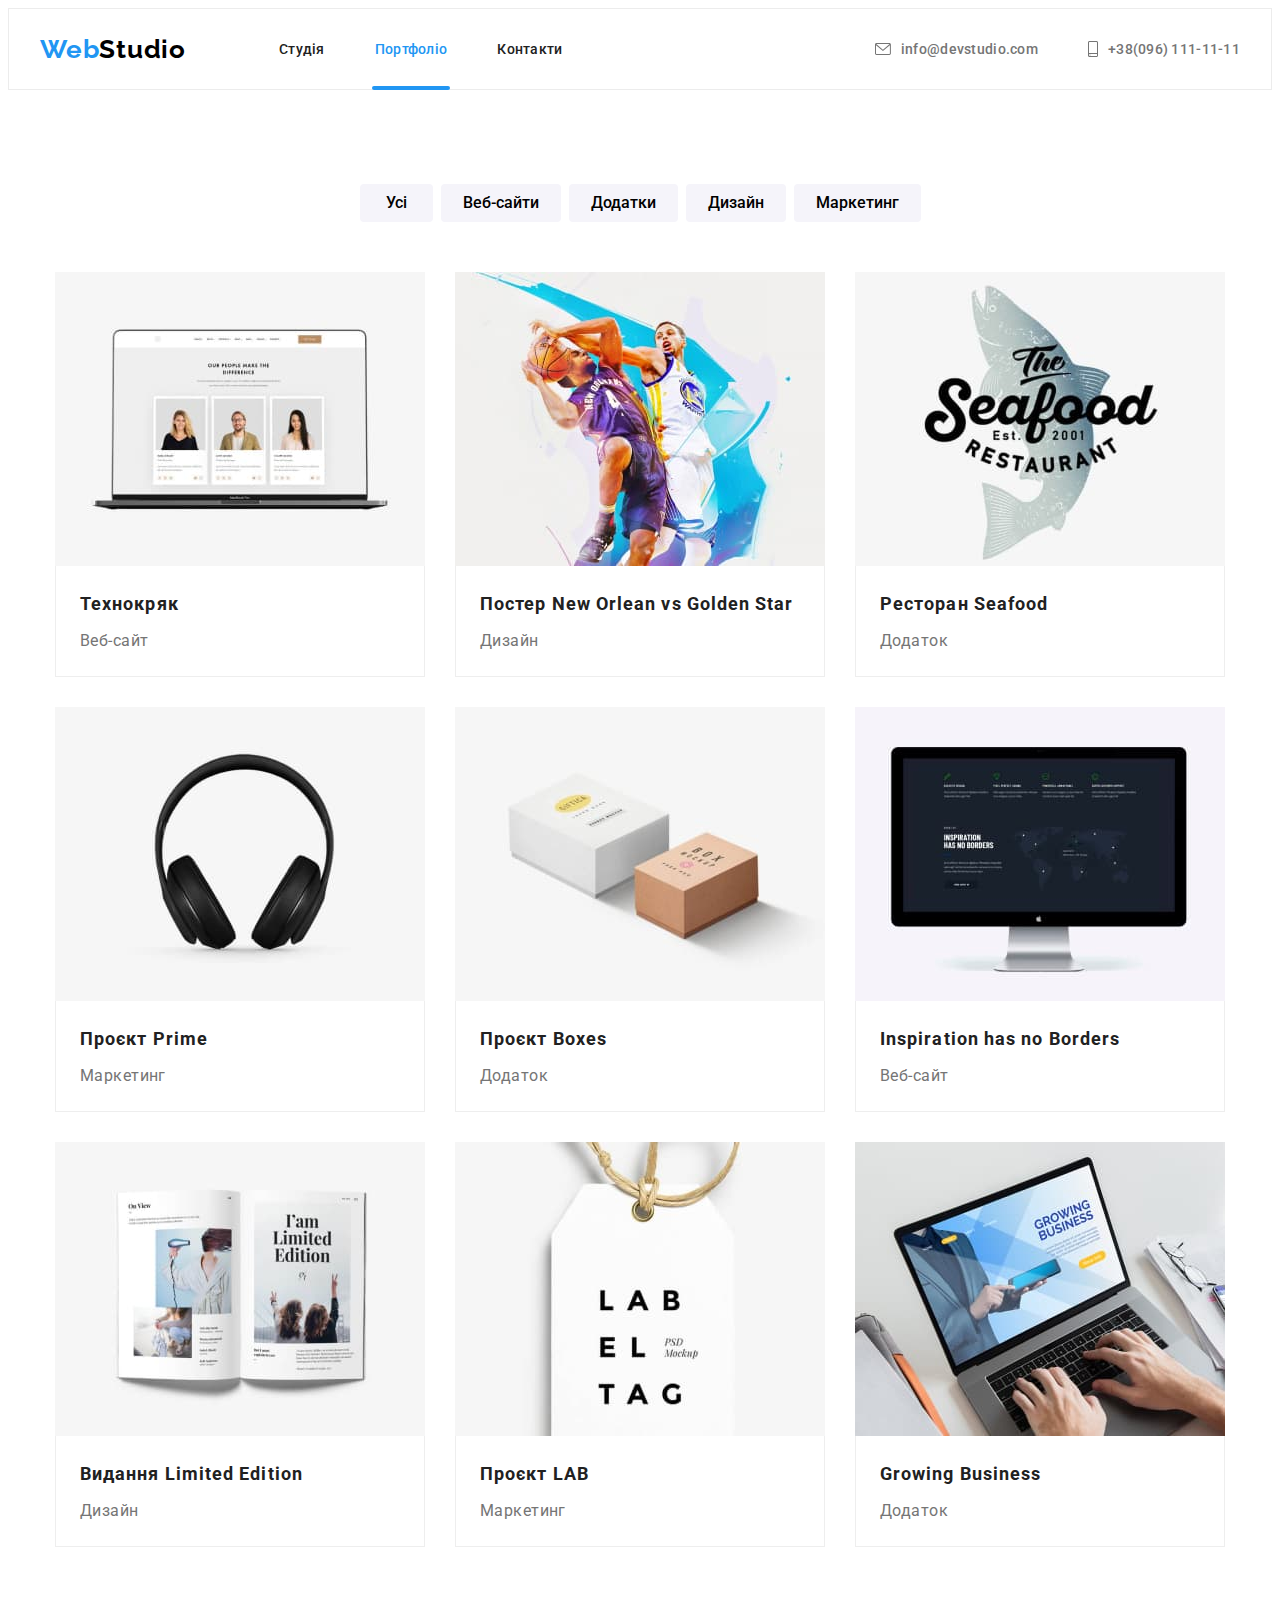
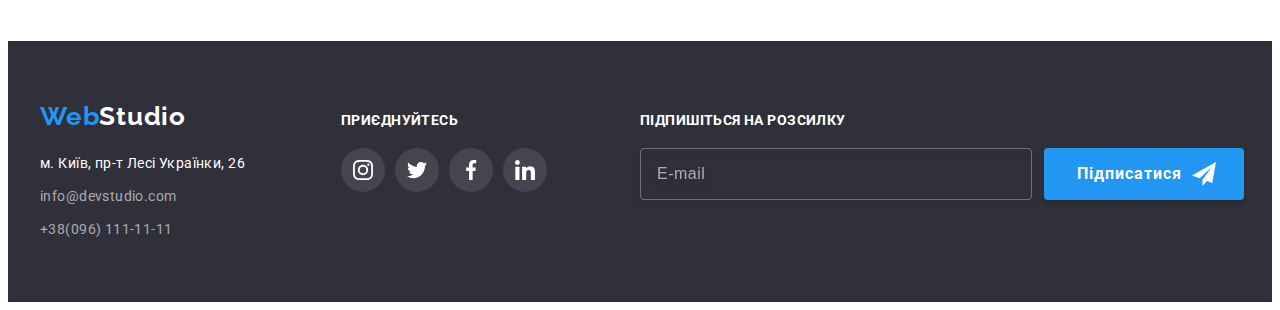
==== portfolio.html @ d10fa95a "Initial commit" ====
<!DOCTYPE html>
<html lang="uk">
	<head>
		<meta charset="UTF-8" />
		<meta http-equiv="X-UA-Compatible" content="IE=edge" />
		<meta name="viewport" content="width=device-width, initial-scale=1.0" />
		<title>Портфоліо</title>
		<!--normalize-->
		<link
			rel="stylesheet"
			href="https://cdnjs.cloudflare.com/ajax/libs/modern-normalize/1.1.0/modern-normalize.min.css"
			integrity="sha512-wpPYUAdjBVSE4KJnH1VR1HeZfpl1ub8YT/NKx4PuQ5NmX2tKuGu6U/JRp5y+Y8XG2tV+wKQpNHVUX03MfMFn9Q=="
			crossorigin="anonymous"
			referrerpolicy="no-referrer"
		/>
		<!--fonts-->
		<link rel="preconnect" href="https://fonts.googleapis.com" />
		<link rel="preconnect" href="https://fonts.gstatic.com" crossorigin />
		<link
			href="https://fonts.googleapis.com/css2?family=Raleway:wght@700&family=Roboto:wght@400;500;700;900&display=swap"
			rel="stylesheet"
		/>
		<!--styles always down-->
		<link rel="stylesheet" href="./css/styles.css" />
	</head>
	<body>
		<header class="header test">
			<div class="container boxforflex-header">
				<nav class="boxforflex-nav">
					<!--logo-->
					<a href="./index.html" class="logo-web link">
						<span>Web</span><span class="logo-studio-header link">Studio</span>
					</a>
					<ul class="list boxforflex-navlink">
						<li><a href="./index.html" class="nav-link link">Студія</a></li>
						<li><a href="./portfolio.html" class="nav-link link current">Портфоліо</a></li>
						<li><a href="./index.html" class="nav-link link">Контакти</a></li>
					</ul>
				</nav>
				<!--header contacts-->
				<ul class="list boxforflex-header-contacts">
					<li>
						<a href="mailto:info@devstudio.com" class="header-contacts link">
							<svg class="header-icon" width="16" height="12">
								<use href="./images/icons.svg#icon-envelope"></use>
							</svg>
							info@devstudio.com
						</a>
					</li>
					<li>
						<a href="tel:+380961111111" class="header-contacts link">
							<svg class="header-icon" width="10" height="16">
								<use href="./images/icons.svg#icon-smartphone"></use>
							</svg>
							+38(096) 111-11-11
						</a>
					</li>
				</ul>
			</div>
		</header>

		<main>
			<!--portfolio hero-->
			<section class="section">
				<div class="container">
					<h1 class="title visually-hidden">Ефективні рішення для вашого бізнесу</h1>
					<ul class="list portfolio-btns">
						<li><button type="button" class="btn-portfolio pointer">Усі</button></li>
						<li><button type="button" class="btn-portfolio pointer">Веб-сайти</button></li>
						<li><button type="button" class="btn-portfolio pointer">Додатки</button></li>
						<li><button type="button" class="btn-portfolio pointer">Дизайн</button></li>
						<li><button type="button" class="btn-portfolio pointer">Маркетинг</button></li>
					</ul>
					<ul class="list boxforflex-portfolio-list">
						<li class="portfolio-item">
							<div class="overlay">
								<img src="./images/portfolio-images/1-Tekhnokriak.jpg" alt="Технокряк" width="370" height="294" />
								<div class="prtfl-overlay">
									<p>
										Ресурс пропонує комплексні пропозиції з різним рівнем функціоналу та сервісів. Все це дозволить
										відвідувачу отримати вичерпні відомості про компанію чи приватну особу.
									</p>
								</div>
							</div>
							<div class="portfolio-item-text-space">
								<h3 class="name-portfolio">Технокряк</h3>
								<p class="text-portfolio">Веб-сайт</p>
							</div>
						</li>
						<li class="portfolio-item">
							<div class="overlay">
								<img
									src="./images/portfolio-images/2-Poster-New-Orlean-vs-Golden-Star.jpg"
									alt="Дизайн"
									width="370"
									height="294"
								/>
								<div class="prtfl-overlay">
									<p>
										Lorem ipsum dolor sit amet consectetur adipisicing elit. Impedit commodi alias eius! Adipisci
										laboriosam rem, sit amet quo dolorum alias?
									</p>
								</div>
							</div>
							<div class="portfolio-item-text-space">
								<h3 class="name-portfolio">Постер New Orlean vs Golden Star</h3>
								<p class="text-portfolio">Дизайн</p>
							</div>
						</li>
						<li class="portfolio-item">
							<div class="overlay">
								<img src="./images/portfolio-images/3-Restoran-Seafood.jpg" alt="Додаток" width="370" height="294" />
								<div class="prtfl-overlay">
									<p>
										Lorem ipsum dolor, sit amet consectetur adipisicing elit. Nisi quasi beatae saepe esse quisquam enim
										dolore eveniet iste repellat nobis.
									</p>
								</div>
							</div>
							<div class="portfolio-item-text-space">
								<h3 class="name-portfolio">Ресторан Seafood</h3>
								<p class="text-portfolio">Додаток</p>
							</div>
						</li>
						<li class="portfolio-item">
							<div class="overlay">
								<img src="./images/portfolio-images/4-Proiekt-Prime.jpg" alt="Маркетинг" width="370" height="294" />
								<div class="prtfl-overlay">
									<p>
										Lorem ipsum dolor sit amet consectetur adipisicing elit. Eum vitae porro debitis corporis sit maxime
										nam labore itaque animi eligendi.
									</p>
								</div>
							</div>
							<div class="portfolio-item-text-space">
								<h3 class="name-portfolio">Проєкт Prime</h3>
								<p class="text-portfolio">Маркетинг</p>
							</div>
						</li>
						<li class="portfolio-item">
							<div class="overlay">
								<img src="./images/portfolio-images/5-Proiekt-Boxes.jpg" alt="Додаток" width="370" height="294" />
								<div class="prtfl-overlay">
									<p>
										Lorem ipsum, dolor sit amet consectetur adipisicing elit. Consectetur cumque fugiat minima nihil
										possimus vitae odio neque, ipsum architecto ratione?
									</p>
								</div>
							</div>
							<div class="portfolio-item-text-space">
								<h3 class="name-portfolio">Проєкт Boxes</h3>
								<p class="text-portfolio">Додаток</p>
							</div>
						</li>
						<li class="portfolio-item">
							<div class="overlay">
								<img
									src="./images/portfolio-images/6-Inspiration-has-no-Borders.jpg"
									alt="Веб-сайт"
									width="370"
									height="294"
								/>
								<div class="prtfl-overlay">
									<p>
										Lorem ipsum dolor sit, amet consectetur adipisicing elit. A voluptatem rem in reprehenderit
										consectetur ipsam repudiandae consequatur, dolorum enim sequi.
									</p>
								</div>
							</div>
							<div class="portfolio-item-text-space">
								<h3 class="name-portfolio">Inspiration has no Borders</h3>
								<p class="text-portfolio">Веб-сайт</p>
							</div>
						</li>
						<li class="portfolio-item">
							<div class="overlay">
								<img
									src="./images/portfolio-images/7-Vydannia-Limited-Edition.jpg"
									alt="Дизайн"
									width="370"
									height="294"
								/>
								<div class="prtfl-overlay">
									<p>
										Lorem ipsum dolor sit amet consectetur adipisicing elit. Fugiat similique rem possimus. Nobis
										nesciunt dignissimos dolor non distinctio illo assumenda!
									</p>
								</div>
							</div>
							<div class="portfolio-item-text-space">
								<h3 class="name-portfolio">Видання Limited Edition</h3>
								<p class="text-portfolio">Дизайн</p>
							</div>
						</li>
						<li class="portfolio-item">
							<div class="overlay">
								<img src="./images/portfolio-images/8-Proiekt-LAB.jpg" alt="Маркетинг" width="370" height="294" />
								<div class="prtfl-overlay">
									<p>
										Lorem ipsum dolor sit, amet consectetur adipisicing elit. Reiciendis illo accusantium minus deleniti
										fuga quos aut aliquid incidunt error voluptas?
									</p>
								</div>
							</div>
							<div class="portfolio-item-text-space">
								<h3 class="name-portfolio">Проєкт LAB</h3>
								<p class="text-portfolio">Маркетинг</p>
							</div>
						</li>
						<li class="portfolio-item">
							<div class="overlay">
								<img src="./images/portfolio-images/9-Growing-Business.jpg" alt="Додаток" width="370" height="294" />
								<div class="prtfl-overlay">
									<p>
										Lorem ipsum dolor, sit amet consectetur adipisicing elit. Nobis optio, rem magni quo inventore
										pariatur iste eius consectetur voluptas esse.
									</p>
								</div>
							</div>
							<div class="portfolio-item-text-space">
								<h3 class="name-portfolio">Growing Business</h3>
								<p class="text-portfolio">Додаток</p>
							</div>
						</li>
					</ul>
				</div>
			</section>
		</main>

		<footer class="footer">
			<div class="container footer-flex">
				<div class="address-wrapper">
					<!--logo text-->
					<a href="./index.html" class="footer-logo-text logo-web logo-web-footer link">
						<span>Web</span>
						<span class="logo-studio-footer link">Studio</span>
					</a>
					<!--address links-->
					<address>
						<ul class="list">
							<li>
								<a
									href="https://goo.gl/maps/ZYpvRGQHk616j4x77"
									target="_blank"
									rel="noopener noreferrer nofollow"
									class="link address"
								>
									м. Київ, пр-т Лесі Українки, 26
								</a>
							</li>
							<li class="list-address">
								<a href="mailto:info@devstudio.com" class="footer-contacts link">info@devstudio.com</a>
							</li>
							<li class="list-address">
								<a href="tel:+380961111111" class="footer-contacts link">+38(096) 111-11-11</a>
							</li>
						</ul>
					</address>
				</div>
				<div class="join-wrapper">
					<h3 class="name-features footer-cta">приєднуйтесь</h3>
					<ul class="list social-icons footer-social-icons">
						<li>
							<a
								href="https://instagram.com"
								class="link social-link footer-link"
								target="_blank"
								rel="noopener noreferrer"
								aria-label="посилання на instagram"
							>
								<svg class="footer-icon" width="20px" height="20px">
									<use href="./images/icons.svg#icon-instagram"></use>
								</svg>
							</a>
						</li>
						<li>
							<a
								href="https://twitter.com"
								class="link social-link footer-link"
								target="_blank"
								rel="noopener noreferrer"
								aria-label="посилання на twitter"
							>
								<svg class="footer-icon" width="20px" height="20px">
									<use href="./images/icons.svg#icon-twitter"></use>
								</svg>
							</a>
						</li>
						<li>
							<a
								href="https://facebook.com"
								class="link social-link footer-link"
								target="_blank"
								rel="noopener noreferrer"
								aria-label="посилання на facebook"
							>
								<svg class="footer-icon" width="20px" height="20px">
									<use href="./images/icons.svg#icon-facebook"></use>
								</svg>
							</a>
						</li>
						<li>
							<a
								href="https://linkedin.com"
								class="link social-link footer-link"
								target="_blank"
								rel="noopener noreferrer"
								aria-label="посилання на linkedin"
							>
								<svg class="footer-icon" width="20px" height="20px">
									<use href="./images/icons.svg#icon-linkedin"></use>
								</svg>
							</a>
						</li>
					</ul>
				</div>
				<div class="sign-up-wrapper">
					<h3 class="name-features footer-cta">Підпишіться на розсилку</h3>
					<form class="signup-field" name="signup_form" autocomplete="on">
						<label for="user_email">
							<input class="sign-up-field" type="email" name="user_email" id="user_email" placeholder="E-mail" />
						</label>
						<button class="big-btn hero-btn-text sign-up-btn" type="submit">Підписатися</button>
						<svg class="footer-icon-send-email" width="24" height="24">
								<use href="./images/icons.svg#icon-icon-send-mail"></use>
						</svg>
					</form>
				</div>
			</div>
		</footer>
	</body>
</html>
---- css/styles.css ----
:root {
	/* colors */
	--brand: #2196f3;
	--brand-accent: #188ce8;
	--hero-bgd: #c4c4c4;
	--links-plus-buttons: #212121;
	--contacts: #757575;
	--team-and-selector-bgr: #f5f4fa;
	--original-white: #ffffff;
	--original-black: #000000;
	--footer-bgd: #2f303a;
	--icon: #afb1b8;
	/* transitions data*/
	--transition-duration: 250ms;
	--transition-timing-function: cubic-bezier(0.4, 0, 0.2, 1);
}

body {
	font-family: "Roboto", sans-serif;
	font-size: 14px;
	background-color: var(--original-white);
	color: var(--links-plus-buttons);
	letter-spacing: 0.03em;
}

/* Reset start --- */
/* Reset ul.list, a.link, h, img */

.list {
	list-style: none;
	margin: 0;
	padding: 0;
}

.link {
	text-decoration: none;
}

h1,
h2,
h3,
h4,
h5,
h6,
p {
	margin: 0;
}

img {
	display: block;
	max-width: 100%;
	height: auto;
}

address {
	font-style: normal;
}

/* Reset end --- */

/* Components --- */

.section {
	padding: 94px 0;
}

.container {
	width: 1200px;
	padding-left: 15px;
	padding-right: 15px;
	margin-left: auto;
	margin-right: auto;
	/* outline: 2px solid orange;*/
}

.visually-hidden {
	position: absolute;
	width: 1px;
	height: 1px;
	margin: -1px;
	border: 0;
	padding: 0;
	white-space: nowrap;
	clip-path: inset(100%);
	clip: rect(0 0 0 0);
	overflow: hidden;
}

/* Components end --- */
/* ---------------*/

/* HEADER --- */

/* LOGO --- */

.logo-web {
	font-family: "Raleway";
	font-style: normal;
	font-weight: 700;
	font-size: 26px;
	line-height: calc(31 / 26);
	letter-spacing: 0.03em;
	color: var(--brand);
}

.logo-studio-header {
	color: var(--original-black);
	margin-right: 93px;
}

/* LOGO END --- */

/* header flexes */

.boxforflex-header {
	display: flex;
	justify-content: space-between;
}

.boxforflex-nav {
	display: flex;
	align-items: center;
}

.boxforflex-navlink,
.boxforflex-header-contacts {
	display: flex;
	gap: 50px;
}

/* end of header flexes */

.header {
	border: 1px solid #ececec;
}

.nav-link,
.header-contacts {
	position: relative;
	display: inline-block;
	font-weight: 500;
	line-height: calc(16 / 14);
	color: var(--links-plus-buttons);
	letter-spacing: 0.02em;
	padding: 32px 0;
	transition-property: color;
	transition-duration: var(--transition-duration);
	transition-timing-function: var(--transition-timing-function);
}

.nav-link:hover,
.nav-link:focus,
.header-contacts:hover,
.header-contacts:focus {
	color: var(--brand);
}

.current {
	color: var(--brand);
}

.current::after {
	content: "";
	display: block;
	position: absolute;
	align-items: center;
	width: 108%;
	right: -4%;
	height: 4px;
	bottom: -1px;
	margin: 0;
	background-color: #2196f3;
	border-radius: 2px;
}

.header-contacts {
	display: flex;
	align-items: center;
	gap: 10px;
	color: var(--contacts);
}

.header-icon {
	fill: currentColor;
}

/* HEADER END--- */
/* --------------*/

/* HERO INDEX --- */

/* hero flexes */

.boxforflex-hero-text,
.boxforflex-hero-btn {
	display: flex;
	margin: 0 auto;
}

/* end of flexes */

.hero {
	max-width: 1600px;
	margin: 0 auto;
	background-color: var(--hero-bgd);
	background-image: linear-gradient(rgba(47, 48, 58, 0.4), rgba(47, 48, 58, 0.4)),
		url(../images/hero-images/Hero-Img-1.jpg);
	background-repeat: no-repeat;
	background-position: center;
	padding: 200px 0;
}

.title {
	margin-bottom: 30px;
	max-width: 696px;
	font-weight: 900;
	font-size: 44px;
	line-height: 1.36;
	text-align: center;
	letter-spacing: 0.06em;
	text-transform: uppercase;
	color: var(--original-white);
}

.big-btn {
	min-height: 50px;
	padding: 10px 32px;
	font-family: inherit;
	background-color: var(--brand);
	box-shadow: 0px 4px 4px rgba(0, 0, 0, 0.15);
	border-radius: 4px;
	border: 0;
	transition-property: background-color;
	transition-duration: var(--transition-duration);
	transition-timing-function: var(--transition-timing-function);
}

.hero-btn {
	min-width: 216px;
}

.hero-btn-text {
	display: flex;
	align-items: center;
	text-align: center;

	font-weight: 700;
	font-size: 16px;
	line-height: 1.88;
	letter-spacing: 0.06em;
	color: var(--original-white);
}

.hero-btn:hover,
.hero-btn:focus,
.modal-btn:hover,
.modal-btn:focus,
.sign-up-btn:hover,
.sign-up-btn:focus {
	background-color: var(--brand-accent);
}

.pointer {
	cursor: pointer;
}

/* HERO INDEX END --- */
/* --------------*/

/* HERO PORTFOLIO --- */

/* portfolio flexes */

.portfolio-btns {
	display: flex;
	justify-content: center;
	gap: 8px;
	margin-bottom: 50px;
}

.boxforflex-portfolio-list {
	display: flex;
	justify-content: center;
	flex-wrap: wrap;
}

.portfolio-item:nth-child(3n + 2) {
	margin: 0 30px;
}

.portfolio-item:nth-child(-n + 6) {
	margin-bottom: 30px;
}

/* end of portfolio flexes */

.btn-portfolio {
	min-width: 73px;
	min-height: 38px;
	padding: 6px 22px;
	font-family: inherit;
	font-weight: 500;
	font-size: 16px;
	line-height: 1.62;
	text-align: center;
	background-color: var(--team-and-selector-bgr);
	border-radius: 4px;
	border: 0;
	transition-property: color, background-color, box-shadow;
	transition-duration: var(--transition-duration);
	transition-timing-function: var(--transition-timing-function);
}

.btn-portfolio:hover,
.btn-portfolio:focus {
	color: var(--original-white);
	background-color: var(--brand);
	box-shadow: 0px 3px 1px rgba(0, 0, 0, 0.1), 0px 1px 2px rgba(0, 0, 0, 0.08), 0px 2px 2px rgba(0, 0, 0, 0.12);
}

.portfolio-item {
	cursor: pointer;
	transition-property: box-shadow;
	transition-duration: var(--transition-duration);
	transition-timing-function: var(--transition-timing-function);
}

.portfolio-item:hover,
.portfolio-item:focus {
	box-shadow: 0px 1px 1px rgba(0, 0, 0, 0.12), 0px 4px 4px rgba(0, 0, 0, 0.06), 1px 4px 6px rgba(0, 0, 0, 0.16);
}

.portfolio-item-text-space {
	border: 1px solid #eeeeee;
	padding: 20px 24px;
	border-top: 0;
}

.name-portfolio {
	font-weight: 700;
	font-size: 18px;
	line-height: 2;
	letter-spacing: 0.06em;
	margin-bottom: 4px;
}

.text-portfolio {
	font-size: 16px;
	line-height: 1.88;
	color: var(--contacts);
}

.overlay {
	position: relative;
	overflow: hidden;
}

.prtfl-overlay {
	position: absolute;
	display: flex;
	align-items: center;
	transform: translateY(100%);
	top: 0;
	left: 0;
	width: 100%;
	height: 100%;
	padding: 63px 24px;
	font-size: 18px;
	line-height: 1.56;
	letter-spacing: 0.03em;
	background-color: rgba(33, 150, 243, 0.9);
	color: var(--original-white);
	user-select: none;
	transition: transform 250ms linear;
}

.portfolio-item:hover .prtfl-overlay,
.portfolio-item:focus .prtfl-overlay {
	transform: translateY(0);
}

/* HERO PORTFOLIO END--- */
/* --------------*/

/* 4 FEATURES --- */

/* features flexes */

.boxforflex-sections {
	display: flex;
	justify-content: space-between;
	gap: 30px;
}

/* end of features flexes */

.section-features {
	padding-bottom: 0;
}

.feature-icon-bgr {
	display: flex;
	justify-content: center;
	align-items: center;
	background-color: #f5f4fa;
	border-radius: 4px;
	height: 120px;
	margin-bottom: 30px;
}

.list-features {
	max-width: 270px;
}

.name-features {
	font-size: 14px;
	display: block;
	line-height: calc(16 / 14);
	text-transform: uppercase;
	margin-bottom: 10px;
}

.text-features {
	display: block;
	line-height: 1.71;
	color: var(--contacts);
}

/* 4 FEATURES END --- */
/* --------------*/

/* W.W.D. --- */

.section-title {
	font-size: 36px;
	line-height: calc(42 / 36);
	text-align: center;
	margin-bottom: 50px;
}

.wwd-img {
	position: relative;
}

.wwd-text {
	position: absolute;
	bottom: 0;
	margin: 0;
	font-weight: 700;
	line-height: calc(16 / 14);
	text-align: center;
	letter-spacing: 0.03em;
	text-transform: uppercase;
	color: var(--original-white);
	width: 100%;
	padding: 27px;
	background-color: rgba(47, 48, 58, 0.8);
}

/* W.W.D. END--- */
/* --------------*/

/* TEAM --- */

.name-team {
	font-weight: 500;
	font-size: 16px;
	line-height: calc(19 / 16);
	text-align: center;
	margin-bottom: 10px;
}

.text-team {
	font-size: 16px;
	line-height: calc(19 / 16);
	text-align: center;
	color: var(--contacts);
	margin-bottom: 16px;
}

.social-icons {
	display: flex;
	justify-content: center;
	align-items: center;
	gap: 10px;
}

.social-link {
	display: flex;
	justify-content: center;
	align-items: center;
	height: 44px;
	width: 44px;
	border-radius: 50%;
	transition-property: background-color;
	transition-duration: var(--transition-duration);
	transition-timing-function: var(--transition-timing-function);
}

.icon {
	fill: var(--icon);
	transition-property: fill;
	transition-duration: var(--transition-duration);
	transition-timing-function: var(--transition-timing-function);
}

.social-link:hover,
.social-link:focus {
	background-color: var(--brand);
}

.social-link:hover .icon,
.social-link:focus .icon {
	fill: var(--original-white);
}

.team-cards-text-space {
	padding: 30px 0;
}

.team-section {
	background: var(--team-and-selector-bgr);
}

.team-cards {
	background-color: var(--original-white);
	box-shadow: 0px 1px 3px rgba(0, 0, 0, 0.12), 0px 1px 1px rgba(0, 0, 0, 0.14), 0px 2px 1px rgba(0, 0, 0, 0.2);
	border-radius: 0px 0px 4px 4px;
}

/* TEAM END--- */
/* ------------*/

/* CLIENTS --- */

.client-logo {
	width: 170px;
	height: 92px;
	transition-property: fill;
	transition-duration: 250ms;
	transition-timing-function: cubic-bezier(0.4, 0, 0.2, 1);
}

.link-client {
	display: flex;
	justify-content: center;
	align-items: center;
	width: 100%;
	height: 100%;
	border: 1px solid var(--icon);
	border-radius: 4px;
	transition-property: border;
	transition-duration: var(--transition-duration);
	transition-timing-function: var(--transition-timing-function);
}

.link-client:hover,
.link-client:focus {
	border: 1px solid var(--brand);
}

.client-logo:hover .icon,
.client-logo:focus .icon {
	fill: var(--brand);
}

/* CLIENTS END--- */
/* ------------*/

/* FOOTER --- */

.footer-flex {
	display: flex;
	align-items: baseline;
}

.footer {
	background-color: var(--footer-bgd);
	padding: 60px 0;
}

.address-wrapper {
	min-width: 231px;
	margin-right: 70px;
}
.join-wrapper {
	margin-right: 93px;
}

.footer-logo-text {
	display: flex;
	align-items: baseline;
	margin-bottom: 20px;
}

.logo-web-footer {
	padding-top: 0;
	padding-bottom: 0;
	margin-right: 0;
}

.logo-studio-footer {
	color: var(--original-white);
}

.address {
	line-height: 1.71;
	color: var(--original-white);
}

.list-address {
	margin-top: 9px;
}

.footer-contacts {
	display: inline-block;
	line-height: 1.71;
	color: rgba(255, 255, 255, 0.6);
	transition-property: color;
	transition-duration: var(--transition-duration);
	transition-timing-function: var(--transition-timing-function);
}

.footer-contacts:hover,
.footer-contacts:focus {
	color: var(--brand);
}

.footer-cta {
	color: var(--original-white);
	margin-bottom: 20px;
}

.footer-social-icons {
	margin-bottom: 0;
	justify-content: left;
}

.footer-icon {
	fill: var(--original-white);
}

.footer-link {
	background-color: rgba(255, 255, 255, 0.1);
}

/* SIGN UP */

.sign-up-wrapper {
	position: relative;
}

.signup-field {
	display: flex;
	gap: 12px;
}

.sign-up-field {
	height: 50px;
	width: 358px;
	padding: 0 16px;

	font-size: 14px;
	line-height: 1.17;
	color: var(--original-white);
	letter-spacing: 0.01em;

	border: 1px solid rgba(255, 255, 255, 0.3);
	filter: drop-shadow(0px 4px 4px rgba(0, 0, 0, 0.15));
	border-radius: 4px;
	background-color: transparent;
	outline: 0;
}

.sign-up-field::placeholder {
	font-size: 16px;
	line-height: 1.25;
	letter-spacing: 0.03em;
	color: rgba(255, 255, 255, 0.6);
}

.sign-up-field:focus {
	border: 1px solid var(--brand);
}


.modal-btn,
.sign-up-btn {
	display: flex;
	margin: 0 auto;
	justify-content: center;
	min-width: 200px;
	padding: 10px 28px;
}

.sign-up-btn {
	width: 200px;
	justify-content: right;
	padding: 10px 62px 10px 28px;
}

.footer-icon-send-email {
	position: absolute;
	right: 28px;
	top: calc(50% + 6px);
}

/* FOOTER END--- */
/* ------------*/

/* MODAL WINDOW --- */

.backdrop {
	position: fixed;
	top: 0;
	left: 0;
	width: 100%;
	height: 100%;
	background-color: rgba(0, 0, 0, 0.2);
	transition: opacity 250ms linear, visibility 250ms linear;
}

.backdrop.is-hidden {
	opacity: 0;
	visibility: hidden;
	pointer-events: none;
}

.modal {
	position: absolute;
	top: 50%;
	left: 50%;
	transform: translateX(-50%) translateY(-50%);
	padding: 40px;
	width: 528px;
	min-height: 581px;
	background: var(--original-white);
	box-shadow: 0px 1px 3px rgba(0, 0, 0, 0.12), 0px 1px 1px rgba(0, 0, 0, 0.14), 0px 2px 1px rgba(0, 0, 0, 0.2);
	border-radius: 4px;
	transition: opacity 250ms linear, transform 250ms linear;
}

.backdrop.is-hidden .modal {
	opacity: 0;
	transform: translateX(-50%) translateY(-75%);
}

.modal-btn-x {
	position: absolute;
	display: inline-flex;
	align-items: center;
	justify-content: center;
	top: 8px;
	right: 8px;
	padding: 0;

	width: 30px;
	height: 30px;

	background-color: transparent;
	border-radius: 50%;
	cursor: pointer;
	border: 1px solid rgba(0, 0, 0, 0.1);

	transition-property: fill;
	transition-duration: var(--transition-duration);
	transition-timing-function: var(--transition-timing-function);
}

.modal-btn-x:hover,
.modal-btn-x:focus {
	fill: var(--brand);
}

.modal-title {
	display: block;
	margin-bottom: 12px;
	font-style: normal;
	font-weight: 700;
	font-size: 20px;
	line-height: 1.15;
	text-align: center;
}

.modal-form-group {
	margin-bottom: 20px;
}

.modal-text {
	display: block;
	margin-bottom: 4px;
	color: var(--contacts);
	font-size: 12px;
	line-height: 1.17;
	letter-spacing: 0.01em;
}

.modal-input {
	position: relative;
	margin-bottom: 10px;
}

.modal-input-form {
	display: inline-block;
	width: 100%;
	height: 40px;
	padding-left: 42px;
	border: 1px solid rgba(33, 33, 33, 0.2);
	border-radius: 4px;
	outline: 0;

	font-size: 12px;
	line-height: 1.17;
	letter-spacing: 0.01em;

	transition-property: border;
	transition-duration: var(--transition-duration);
	transition-timing-function: var(--transition-timing-function);
}

.modal-input-form:focus,
.modal-comment:focus {
	border: 1px solid var(--brand);
}

.modal-form-icon {
	position: absolute;
	top: calc(50% - 9px);
	left: 12px;

	transition-property: fill;
	transition-duration: var(--transition-duration);
	transition-timing-function: var(--transition-timing-function);
}

.modal-input-form:focus + .modal-form-icon {
	fill: var(--brand);
}

.modal-comment {
	resize: none;
	display: block;
	width: 100%;
	height: 120px;
	padding: 12px 16px;
	margin: 0;

	font-size: 12px;
	line-height: 1.17;
	letter-spacing: 0.01em;

	border: 1px solid rgba(33, 33, 33, 0.2);
	border-radius: 4px;
	outline: 0;

	transition-property: border;
	transition-duration: var(--transition-duration);
	transition-timing-function: var(--transition-timing-function);
}

.modal-comment::placeholder {
	font-size: 12px;
	color: rgba(117, 117, 117, 0.5);
}

.modal-check {
	display: flex;
	align-items: center;
	justify-content: center;
	gap: 8px;
	margin-bottom: 30px;
}

.checkbox-text {
	font-size: 14px;
	line-height: 1.71;
	letter-spacing: 0.03em;
	color: var(--contacts);
}

.checkbox-link {
	color: var(--brand);
}

.modal-checkbox {
	appearance: none;
	width: 16px;
	height: 15px;
	border: 2px solid var(--links-plus-buttons);
	border-radius: 2px;
	background-position: center;
	background-repeat: no-repeat;
	background-size: 0;

	transition-property: background-size;
	transition-duration: var(--transition-duration);
	transition-timing-function: var(--transition-timing-function);
}

.modal-checkbox:checked {
	border: 2px solid var(--brand);
	background-color: var(--brand);
	background-image: url("data:image/svg+xml,%3Csvg width='13' height='10' viewBox='0 0 13 10' fill='none' xmlns='http://www.w3.org/2000/svg'%3E%3Cpath d='M1.95703 4.75166L1.88825 4.68604L1.81923 4.75141L0.93123 5.59258L0.854858 5.66492L0.930974 5.73753L4.42671 9.07236L4.49574 9.1382L4.56476 9.07236L12.069 1.91352L12.1449 1.84116L12.069 1.76881L11.1873 0.927644L11.1183 0.861826L11.0493 0.927611L4.49577 7.17353L1.95703 4.75166Z' fill='white' stroke='white' stroke-width='0.2'/%3E%3C/svg%3E");
	background-size: 16px 15px;
}

/* MODAL END--- */
/* ------------*/
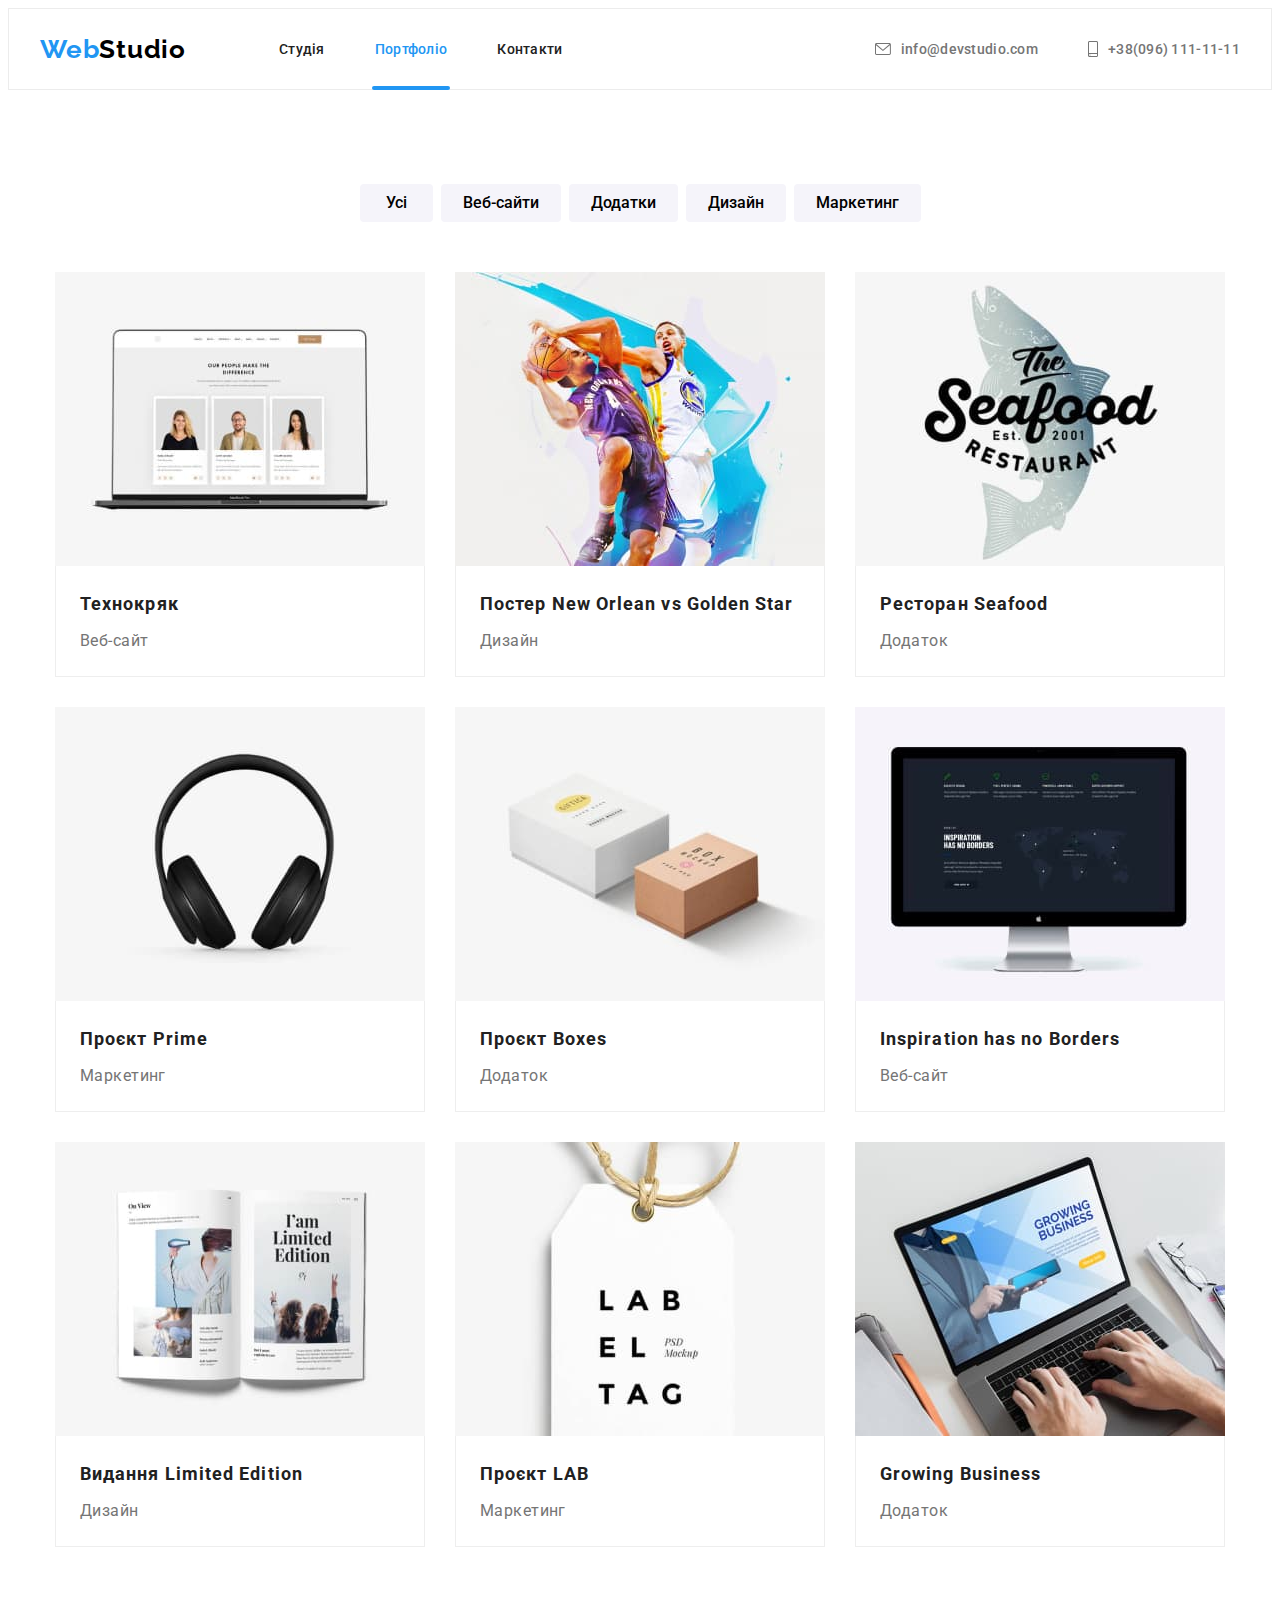
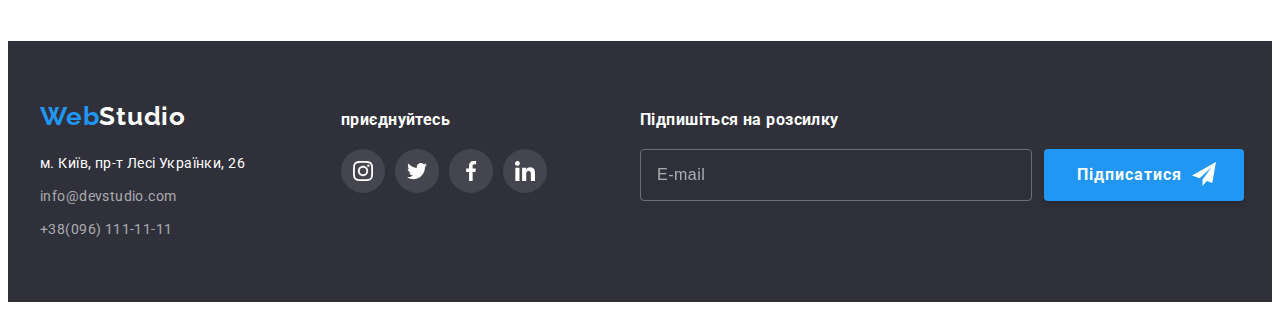
==== commit 329ac698: "add plh & mixin" ====
--- a/portfolio.html
+++ b/portfolio.html
@@ -21,7 +21,7 @@
 			rel="stylesheet"
 		/>
 		<!--styles always down-->
-		<link rel="stylesheet" href="./css/styles.css" />
+		<link rel="stylesheet" href="./css/main.min.css" />
 	</head>
 	<body>
 		<header class="header test">
@@ -65,11 +65,11 @@
 				<div class="container">
 					<h1 class="title visually-hidden">Ефективні рішення для вашого бізнесу</h1>
 					<ul class="list portfolio-btns">
-						<li><button type="button" class="btn-portfolio pointer">Усі</button></li>
-						<li><button type="button" class="btn-portfolio pointer">Веб-сайти</button></li>
-						<li><button type="button" class="btn-portfolio pointer">Додатки</button></li>
-						<li><button type="button" class="btn-portfolio pointer">Дизайн</button></li>
-						<li><button type="button" class="btn-portfolio pointer">Маркетинг</button></li>
+						<li><button type="button" class="btn-portfolio">Усі</button></li>
+						<li><button type="button" class="btn-portfolio">Веб-сайти</button></li>
+						<li><button type="button" class="btn-portfolio">Додатки</button></li>
+						<li><button type="button" class="btn-portfolio">Дизайн</button></li>
+						<li><button type="button" class="btn-portfolio">Маркетинг</button></li>
 					</ul>
 					<ul class="list boxforflex-portfolio-list">
 						<li class="portfolio-item">
@@ -320,7 +320,7 @@
 						<label for="user_email">
 							<input class="sign-up-field" type="email" name="user_email" id="user_email" placeholder="E-mail" />
 						</label>
-						<button class="big-btn hero-btn-text sign-up-btn" type="submit">Підписатися</button>
+						<button class="btn btn-text sign-up-btn" type="submit">Підписатися</button>
 						<svg class="footer-icon-send-email" width="24" height="24">
 								<use href="./images/icons.svg#icon-icon-send-mail"></use>
 						</svg>
--- a/css/main.min.css
+++ b/css/main.min.css
@@ -0,0 +1 @@
+:root{--brand: #2196f3;--brand-accent: #188ce8;--hero-bgd: #c4c4c4;--links-plus-buttons: #212121;--contacts: #757575;--team-and-selector-bgr: #f5f4fa;--original-white: #ffffff;--original-black: #000000;--footer-bgd: #2f303a;--icon: #afb1b8;--transition-duration: 250ms;--transition-timing-function: cubic-bezier(0.4, 0, 0.2, 1)}.visually-hidden{position:absolute;width:1px;height:1px;margin:-1px;border:0;padding:0;white-space:nowrap;-webkit-clip-path:inset(100%);clip-path:inset(100%);clip:rect(0 0 0 0);overflow:hidden}.team-section{padding:94px 0}body{font-family:"Roboto",sans-serif;font-size:14px;background-color:var(--original-white);color:var(--links-plus-buttons);letter-spacing:.03em}.list{list-style:none;margin:0;padding:0}.link{text-decoration:none}h1,h2,h3,h4,h5,h6,p{margin:0}img{display:block;max-width:100%;height:auto}address{font-style:normal}.section{padding:94px 0}.boxforflex-sections{display:-webkit-box;display:-ms-flexbox;display:flex;-webkit-box-pack:justify;-ms-flex-pack:justify;justify-content:space-between;gap:30px}.container{width:1200px;padding-left:15px;padding-right:15px;margin-left:auto;margin-right:auto}.btn-transitions,.modal-checkbox,.modal-form-icon,.modal-input-form,.modal-comment,.footer-contacts,.link__client,.client,.icon,.social-link,.nav-link,.header-contacts,.btn-portfolio,.modal-btn-x,.btn{-webkit-transition-duration:var(--transition-duration);transition-duration:var(--transition-duration);-webkit-transition-timing-function:var(--transition-timing-function);transition-timing-function:var(--transition-timing-function)}.btn{min-height:50px;padding:10px 32px;font-family:inherit;background-color:var(--brand);-webkit-box-shadow:0px 4px 4px rgba(0,0,0,.15);box-shadow:0px 4px 4px rgba(0,0,0,.15);border-radius:4px;border:0;cursor:pointer;-webkit-transition-property:background-color;transition-property:background-color}.btn:hover,.btn:focus{background-color:var(--brand-accent)}.hero-btn{min-width:216px}.modal-btn,.sign-up-btn{display:-webkit-box;display:-ms-flexbox;display:flex;-webkit-box-pack:center;-ms-flex-pack:center;justify-content:center;margin:0 auto;min-width:200px;padding:10px 28px}.sign-up-btn{-webkit-box-pack:right;-ms-flex-pack:right;justify-content:right;width:200px;padding:10px 62px 10px 28px}.btn-text{display:-webkit-box;display:-ms-flexbox;display:flex;-webkit-box-align:center;-ms-flex-align:center;align-items:center;font-weight:700;font-size:16px;line-height:1.88;letter-spacing:.06em;color:var(--original-white);text-align:center}.modal-btn-x{position:absolute;top:8px;right:8px;display:-webkit-inline-box;display:-ms-inline-flexbox;display:inline-flex;-webkit-box-pack:center;-ms-flex-pack:center;justify-content:center;-webkit-box-align:center;-ms-flex-align:center;align-items:center;padding:0;width:30px;height:30px;background-color:rgba(0,0,0,0);border-radius:50%;border:1px solid rgba(0,0,0,.1);cursor:pointer;-webkit-transition-property:fill;transition-property:fill}.modal-btn-x:hover,.modal-btn-x:focus{fill:var(--brand)}.portfolio-btns{display:-webkit-box;display:-ms-flexbox;display:flex;-webkit-box-pack:center;-ms-flex-pack:center;justify-content:center;gap:8px;margin-bottom:50px}.btn-portfolio{min-width:73px;min-height:38px;padding:6px 22px;font-family:inherit;font-weight:500;font-size:16px;line-height:1.62;text-align:center;background-color:var(--team-and-selector-bgr);border-radius:4px;border:0;cursor:pointer;-webkit-transition-property:color,background-color,-webkit-box-shadow;transition-property:color,background-color,-webkit-box-shadow;transition-property:color,background-color,box-shadow;transition-property:color,background-color,box-shadow,-webkit-box-shadow}.btn-portfolio:hover,.btn-portfolio:focus{color:var(--original-white);background-color:var(--brand);-webkit-box-shadow:0px 3px 1px rgba(0,0,0,.1),0px 1px 2px rgba(0,0,0,.08),0px 2px 2px rgba(0,0,0,.12);box-shadow:0px 3px 1px rgba(0,0,0,.1),0px 1px 2px rgba(0,0,0,.08),0px 2px 2px rgba(0,0,0,.12)}.boxforflex-header{display:-webkit-box;display:-ms-flexbox;display:flex;-webkit-box-pack:justify;-ms-flex-pack:justify;justify-content:space-between}.header{border:1px solid #ececec}.boxforflex-nav{display:-webkit-box;display:-ms-flexbox;display:flex;-webkit-box-align:center;-ms-flex-align:center;align-items:center}.boxforflex-navlink,.boxforflex-header-contacts{display:-webkit-box;display:-ms-flexbox;display:flex;gap:50px}.nav-link,.header-contacts{position:relative;display:inline-block;padding:32px 0;font-weight:500;line-height:1.1428571429;color:var(--links-plus-buttons);letter-spacing:.02em;-webkit-transition-property:color;transition-property:color}.nav-link:hover,.nav-link:focus,.header-contacts:hover,.header-contacts:focus{color:var(--brand)}.current{color:var(--brand)}.current::after{position:absolute;content:"";display:block;-webkit-box-align:center;-ms-flex-align:center;align-items:center;width:108%;right:-4%;height:4px;bottom:-1px;margin:0;background-color:#2196f3;border-radius:2px}.header-contacts{display:-webkit-box;display:-ms-flexbox;display:flex;-webkit-box-align:center;-ms-flex-align:center;align-items:center;gap:10px;color:var(--contacts)}.header-icon{fill:currentColor}.logo-web{font-family:"Raleway";font-style:normal;font-weight:700;font-size:26px;line-height:1.1923076923;letter-spacing:.03em;color:var(--brand)}.logo-studio-header{margin-right:93px;color:var(--original-black)}.footer-logo-text{display:-webkit-box;display:-ms-flexbox;display:flex;-webkit-box-align:baseline;-ms-flex-align:baseline;align-items:baseline;margin-bottom:20px}.logo-web-footer{padding-top:0;padding-bottom:0;margin-right:0}.logo-studio-footer{color:var(--original-white)}.boxforflex-hero-text,.boxforflex-hero-btn{display:-webkit-box;display:-ms-flexbox;display:flex;margin:0 auto}.hero{background-repeat:no-repeat;background-position:center;max-width:1600px;margin:0 auto;padding:200px 0;background-color:var(--hero-bgd);background-image:-webkit-gradient(linear, left top, left bottom, from(rgba(47, 48, 58, 0.4)), to(rgba(47, 48, 58, 0.4))),url(../images/hero-images/Hero-Img-1.jpg);background-image:linear-gradient(rgba(47, 48, 58, 0.4), rgba(47, 48, 58, 0.4)),url(../images/hero-images/Hero-Img-1.jpg)}.title{margin-bottom:30px;max-width:696px;font-weight:900;font-size:44px;line-height:1.36;letter-spacing:.06em;text-transform:uppercase;color:var(--original-white);text-align:center}.boxforflex-portfolio-list{display:-webkit-box;display:-ms-flexbox;display:flex;-webkit-box-pack:center;-ms-flex-pack:center;justify-content:center;-ms-flex-wrap:wrap;flex-wrap:wrap}.portfolio-item:nth-child(3n+2){margin:0 30px}.portfolio-item:nth-child(-n+6){margin-bottom:30px}.portfolio-item{cursor:pointer;-webkit-transition-property:-webkit-box-shadow;transition-property:-webkit-box-shadow;transition-property:box-shadow;transition-property:box-shadow, -webkit-box-shadow;-webkit-transition-duration:var(--transition-duration);transition-duration:var(--transition-duration);-webkit-transition-timing-function:var(--transition-timing-function);transition-timing-function:var(--transition-timing-function)}.portfolio-item:hover,.portfolio-item:focus{-webkit-box-shadow:0px 1px 1px rgba(0,0,0,.12),0px 4px 4px rgba(0,0,0,.06),1px 4px 6px rgba(0,0,0,.16);box-shadow:0px 1px 1px rgba(0,0,0,.12),0px 4px 4px rgba(0,0,0,.06),1px 4px 6px rgba(0,0,0,.16)}.portfolio-item-text-space{border:1px solid #eee;padding:20px 24px;border-top:0}.name-portfolio{font-weight:700;font-size:18px;line-height:2;letter-spacing:.06em;margin-bottom:4px}.text-portfolio{font-size:16px;line-height:1.88;color:var(--contacts)}.overlay{position:relative;overflow:hidden}.prtfl-overlay{position:absolute;display:-webkit-box;display:-ms-flexbox;display:flex;-webkit-box-align:center;-ms-flex-align:center;align-items:center;-webkit-transform:translateY(100%);transform:translateY(100%);top:0;left:0;width:100%;height:100%;padding:63px 24px;font-size:18px;line-height:1.56;letter-spacing:.03em;background-color:rgba(33,150,243,.9);color:var(--original-white);-webkit-user-select:none;-moz-user-select:none;-ms-user-select:none;user-select:none;-webkit-transition:-webkit-transform 250ms linear;transition:-webkit-transform 250ms linear;transition:transform 250ms linear;transition:transform 250ms linear, -webkit-transform 250ms linear}.portfolio-item:hover .prtfl-overlay,.portfolio-item:focus .prtfl-overlay{-webkit-transform:translateY(0);transform:translateY(0)}.section-features{padding-top:94px;padding-bottom:0}.feature-icon-bgr{display:-webkit-box;display:-ms-flexbox;display:flex;-webkit-box-pack:center;-ms-flex-pack:center;justify-content:center;-webkit-box-align:center;-ms-flex-align:center;align-items:center;height:120px;margin-bottom:30px;background-color:#f5f4fa;border-radius:4px}.list__features{max-width:270px}.name__features{display:block;margin-bottom:10px;font-size:14px;line-height:1.1428571429;text-transform:uppercase}.text__features{display:block;line-height:1.71;color:var(--contacts)}.section-title{margin-bottom:50px;font-size:36px;line-height:1.1666666667;text-align:center}.wwd__image{position:relative}.wwd__text{position:absolute;bottom:0;margin:0;width:100%;padding:27px;font-weight:700;line-height:1.1428571429;text-align:center;letter-spacing:.03em;text-transform:uppercase;color:var(--original-white);background-color:rgba(47,48,58,.8)}.name-team{margin-bottom:10px;font-weight:500;font-size:16px;line-height:1.1875;text-align:center}.text-team{margin-bottom:16px;font-size:16px;line-height:1.1875;color:var(--contacts);text-align:center}.social-icons{display:-webkit-box;display:-ms-flexbox;display:flex;-webkit-box-pack:center;-ms-flex-pack:center;justify-content:center;-webkit-box-align:center;-ms-flex-align:center;align-items:center;gap:10px}.social-link{display:-webkit-box;display:-ms-flexbox;display:flex;-webkit-box-pack:center;-ms-flex-pack:center;justify-content:center;-webkit-box-align:center;-ms-flex-align:center;align-items:center;height:44px;width:44px;border-radius:50%;-webkit-transition-property:background-color;transition-property:background-color}.social-link:hover,.social-link:focus{background-color:var(--brand)}.icon{fill:var(--icon);-webkit-transition-property:fill;transition-property:fill}.social-link:hover .icon,.social-link:focus .icon{fill:var(--original-white)}.team-cards-text-space{padding:30px 0}.team-section{background:var(--team-and-selector-bgr)}.team-cards{background-color:var(--original-white);-webkit-box-shadow:0px 1px 3px rgba(0,0,0,.12),0px 1px 1px rgba(0,0,0,.14),0px 2px 1px rgba(0,0,0,.2);box-shadow:0px 1px 3px rgba(0,0,0,.12),0px 1px 1px rgba(0,0,0,.14),0px 2px 1px rgba(0,0,0,.2);border-radius:0px 0px 4px 4px}.client{width:170px;height:92px;-webkit-transition-property:fill;transition-property:fill}.link__client{display:-webkit-box;display:-ms-flexbox;display:flex;-webkit-box-pack:center;-ms-flex-pack:center;justify-content:center;-webkit-box-align:center;-ms-flex-align:center;align-items:center;width:100%;height:100%;border:1px solid var(--icon);border-radius:4px;-webkit-transition-property:border;transition-property:border}.link__client:hover,.link__client:focus{border:1px solid var(--brand)}.client:hover .icon,.client:focus .icon{fill:var(--brand)}.footer-flex{display:-webkit-box;display:-ms-flexbox;display:flex;-webkit-box-align:baseline;-ms-flex-align:baseline;align-items:baseline}.footer{padding:60px 0;background-color:var(--footer-bgd)}.address-wrapper{min-width:231px;margin-right:70px}.join-wrapper{margin-right:93px}.address{line-height:1.71;color:var(--original-white)}.list-address{margin-top:9px}.footer-contacts{display:inline-block;line-height:1.71;color:rgba(255,255,255,.6);-webkit-transition-property:color;transition-property:color}.footer-contacts:hover,.footer-contacts:focus{color:var(--brand)}.footer-cta{margin-bottom:20px;color:var(--original-white)}.footer-social-icons{margin-bottom:0;-webkit-box-pack:left;-ms-flex-pack:left;justify-content:left}.footer-icon{fill:var(--original-white)}.footer-link{background-color:rgba(255,255,255,.1)}.sign-up-wrapper{position:relative}.signup-field{display:-webkit-box;display:-ms-flexbox;display:flex;gap:12px}.sign-up-field{height:50px;width:358px;padding:0 16px;font-size:14px;line-height:1.17;color:var(--original-white);letter-spacing:.01em;border:1px solid rgba(255,255,255,.3);-webkit-filter:drop-shadow(0px 4px 4px rgba(0, 0, 0, 0.15));filter:drop-shadow(0px 4px 4px rgba(0, 0, 0, 0.15));border-radius:4px;background-color:rgba(0,0,0,0);outline:0}.sign-up-field::-webkit-input-placeholder{font-size:16px;line-height:1.25;letter-spacing:.03em;color:rgba(255,255,255,.6)}.sign-up-field::-moz-placeholder{font-size:16px;line-height:1.25;letter-spacing:.03em;color:rgba(255,255,255,.6)}.sign-up-field:-ms-input-placeholder{font-size:16px;line-height:1.25;letter-spacing:.03em;color:rgba(255,255,255,.6)}.sign-up-field::-ms-input-placeholder{font-size:16px;line-height:1.25;letter-spacing:.03em;color:rgba(255,255,255,.6)}.sign-up-field::placeholder{font-size:16px;line-height:1.25;letter-spacing:.03em;color:rgba(255,255,255,.6)}.sign-up-field:focus{border:1px solid var(--brand)}.footer-icon-send-email{position:absolute;right:28px;top:calc(50% + 6px)}.backdrop{position:fixed;top:0;left:0;width:100%;height:100%;background-color:rgba(0,0,0,.2);-webkit-transition:opacity 250ms linear,visibility 250ms linear;transition:opacity 250ms linear,visibility 250ms linear}.backdrop.is-hidden{opacity:0;visibility:hidden;pointer-events:none}.modal{position:absolute;top:50%;left:50%;-webkit-transform:translateX(-50%) translateY(-50%);transform:translateX(-50%) translateY(-50%);padding:40px;width:528px;min-height:581px;background:var(--original-white);-webkit-box-shadow:0px 1px 3px rgba(0,0,0,.12),0px 1px 1px rgba(0,0,0,.14),0px 2px 1px rgba(0,0,0,.2);box-shadow:0px 1px 3px rgba(0,0,0,.12),0px 1px 1px rgba(0,0,0,.14),0px 2px 1px rgba(0,0,0,.2);border-radius:4px;-webkit-transition:opacity 250ms linear,-webkit-transform 250ms linear;transition:opacity 250ms linear,-webkit-transform 250ms linear;transition:opacity 250ms linear,transform 250ms linear;transition:opacity 250ms linear,transform 250ms linear,-webkit-transform 250ms linear}.backdrop.is-hidden .modal{opacity:0;-webkit-transform:translateX(-50%) translateY(-75%);transform:translateX(-50%) translateY(-75%)}.modal-title{display:block;margin-bottom:12px;font-style:normal;font-weight:700;font-size:20px;line-height:1.15;text-align:center}.modal-form-group{margin-bottom:20px}.modal-text{display:block;margin-bottom:4px;font-size:12px;line-height:1.17;letter-spacing:.01em;color:var(--contacts)}.modal-input{position:relative;margin-bottom:10px}.modal-input-form,.modal-comment{width:100%;font-size:12px;line-height:1.17;letter-spacing:.01em;border:1px solid rgba(33,33,33,.2);border-radius:4px;outline:0;-webkit-transition-property:border;transition-property:border}.modal-input-form:focus,.modal-comment:focus{border:1px solid var(--brand)}.modal-input-form{display:inline-block;height:40px;padding-left:42px}.modal-comment{resize:none;display:block;height:120px;padding:12px 16px;margin:0}.modal-comment::-webkit-input-placeholder{font-size:12px;color:rgba(117,117,117,.5)}.modal-comment::-moz-placeholder{font-size:12px;color:rgba(117,117,117,.5)}.modal-comment:-ms-input-placeholder{font-size:12px;color:rgba(117,117,117,.5)}.modal-comment::-ms-input-placeholder{font-size:12px;color:rgba(117,117,117,.5)}.modal-comment::placeholder{font-size:12px;color:rgba(117,117,117,.5)}.modal-form-icon{position:absolute;top:calc(50% - 9px);left:12px;-webkit-transition-property:fill;transition-property:fill}.modal-input-form:focus+.modal-form-icon{fill:var(--brand)}.modal-check{display:-webkit-box;display:-ms-flexbox;display:flex;-webkit-box-align:center;-ms-flex-align:center;align-items:center;-webkit-box-pack:center;-ms-flex-pack:center;justify-content:center;gap:8px;margin-bottom:30px}.checkbox-text{font-size:14px;line-height:1.71;letter-spacing:.03em;color:var(--contacts)}.checkbox-link{color:var(--brand)}.modal-checkbox{-webkit-appearance:none;-moz-appearance:none;appearance:none;width:16px;height:15px;background-position:center;background-repeat:no-repeat;background-size:0;border:2px solid var(--links-plus-buttons);border-radius:2px;-webkit-transition-property:background-size;transition-property:background-size}.modal-checkbox:checked{border:2px solid var(--brand);background-color:var(--brand);background-image:url("data:image/svg+xml,%3Csvg width='13' height='10' viewBox='0 0 13 10' fill='none' xmlns='http://www.w3.org/2000/svg'%3E%3Cpath d='M1.95703 4.75166L1.88825 4.68604L1.81923 4.75141L0.93123 5.59258L0.854858 5.66492L0.930974 5.73753L4.42671 9.07236L4.49574 9.1382L4.56476 9.07236L12.069 1.91352L12.1449 1.84116L12.069 1.76881L11.1873 0.927644L11.1183 0.861826L11.0493 0.927611L4.49577 7.17353L1.95703 4.75166Z' fill='white' stroke='white' stroke-width='0.2'/%3E%3C/svg%3E");background-size:16px 15px}/*# sourceMappingURL=main.min.css.map */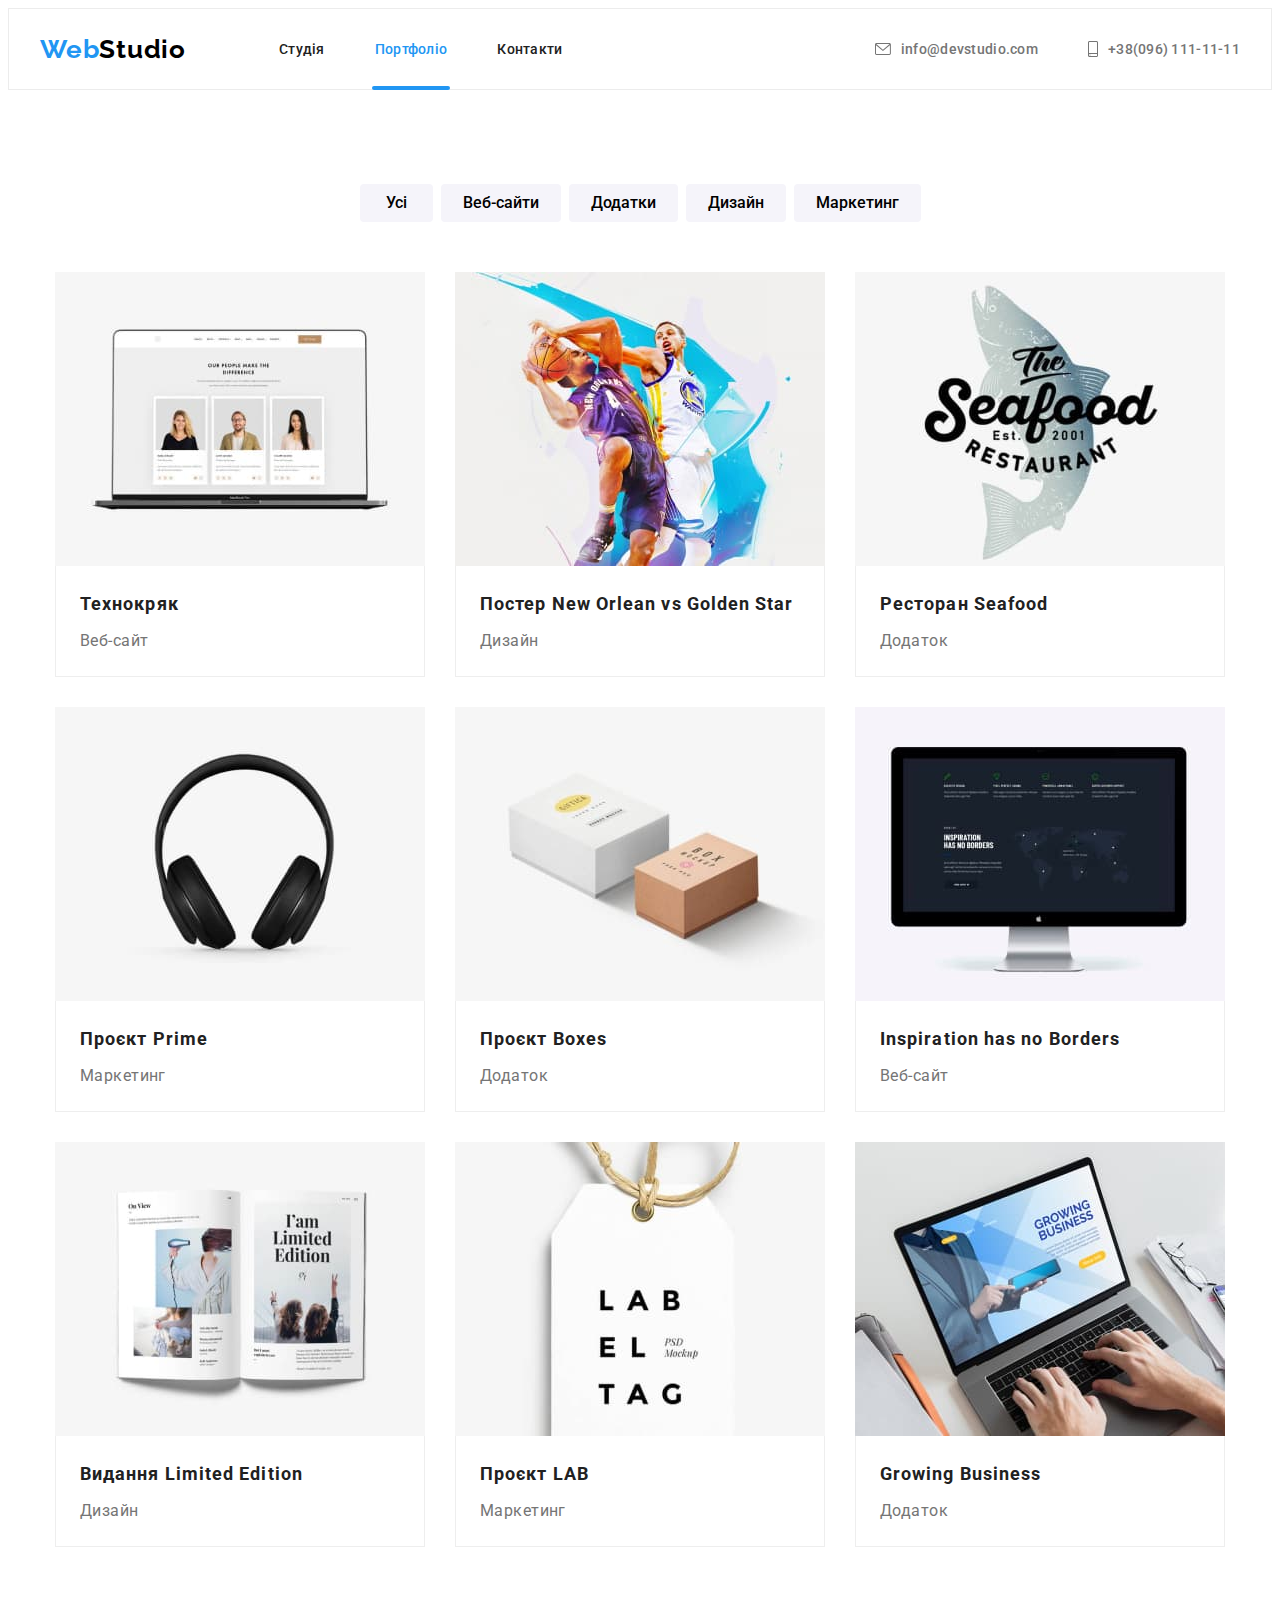
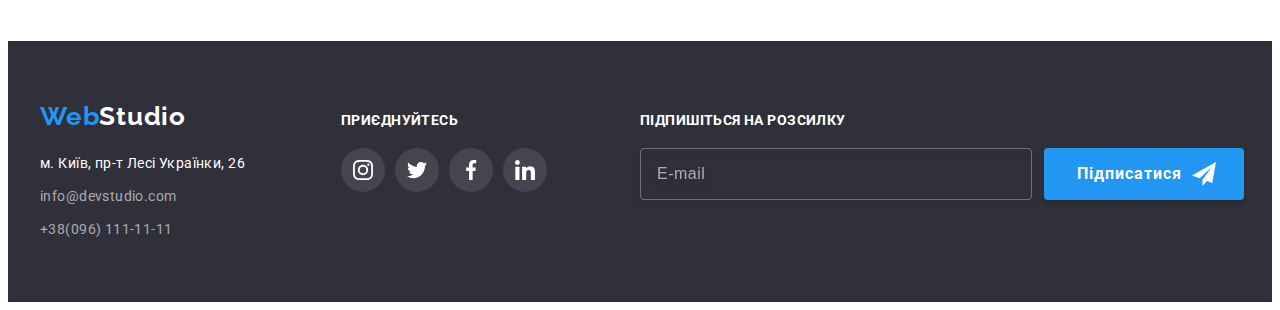
==== commit 8afb1e5b: "add uppercase" ====
--- a/portfolio.html
+++ b/portfolio.html
@@ -258,7 +258,7 @@
 					</address>
 				</div>
 				<div class="join-wrapper">
-					<h3 class="name-features footer-cta">приєднуйтесь</h3>
+					<h3 class="name__features footer-cta">приєднуйтесь</h3>
 					<ul class="list social-icons footer-social-icons">
 						<li>
 							<a
@@ -315,7 +315,7 @@
 					</ul>
 				</div>
 				<div class="sign-up-wrapper">
-					<h3 class="name-features footer-cta">Підпишіться на розсилку</h3>
+					<h3 class="name__features footer-cta">Підпишіться на розсилку</h3>
 					<form class="signup-field" name="signup_form" autocomplete="on">
 						<label for="user_email">
 							<input class="sign-up-field" type="email" name="user_email" id="user_email" placeholder="E-mail" />
